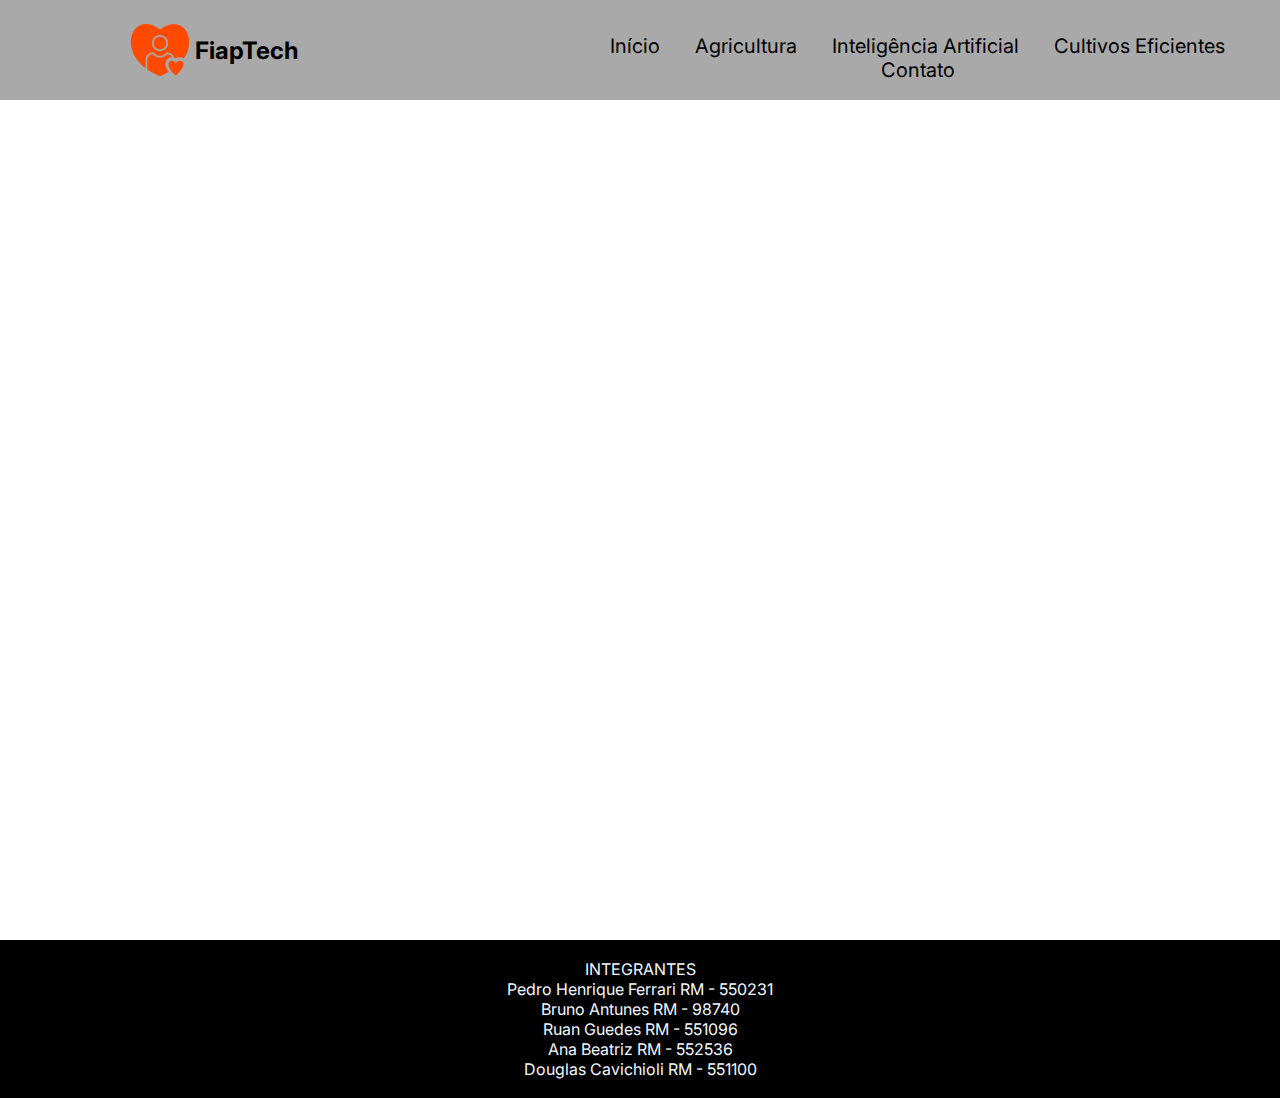
==== agricultura.html @ 0d02096f "Footers posicionados e atualizados," ====
<!DOCTYPE html>
<html lang="pt-br">
<head>
    <meta charset="UTF-8">
    <meta http-equiv="X-UA-Compatible" content="IE=edge">
    <meta name="viewport" content="width=device-width, initial-scale=1.0">
    <link rel="icon" href="./img/icon-logo.png">
    <link rel="stylesheet" href="./css/principal.css">
    <title>Agricultura</title>

</head>
<body>
    <header class="cabecalho">
        <img src="./img/icone.png" alt="Ícone do cabeçalho">
        <h2>FiapTech</h2>
            <nav>
                <a href="./index.html">Início</a>
                <a href="./agricultura.html">Agricultura</a>
                <a href="./inteligencia-artificial.html">Inteligência Artificial</a>
                <a href="./cultivos-eficientes.html">Cultivos Eficientes</a>
                <a href="./contato.html">Contato</a>
            </nav>
    </header> 
    <main>
       
    </main> 
    <footer class="rodape">
        <div class="integrantes"><p>INTEGRANTES</p></div> 
        <div class="nomes">
        <p>Pedro Henrique Ferrari RM - 550231 </p>
        <p>Bruno Antunes RM - 98740</p>
        <p>Ruan Guedes RM - 551096</p>
        <p>Ana Beatriz RM - 552536</p>
        <p>Douglas Cavichioli RM - 551100</p>
        </div>
    </footer>
</body>
</html>
---- css/principal.css ----
@import url('https://fonts.googleapis.com/css2?family=Inter&display=swap');
@import url(./cabecalho.css);
@import url(./rodape.css);

*{
    margin: 0;
    padding: 0;
    box-sizing: border-box;
    font-family: 'Inter', sans-serif;
}

main{
    min-height: calc(100vh - 60px);
}
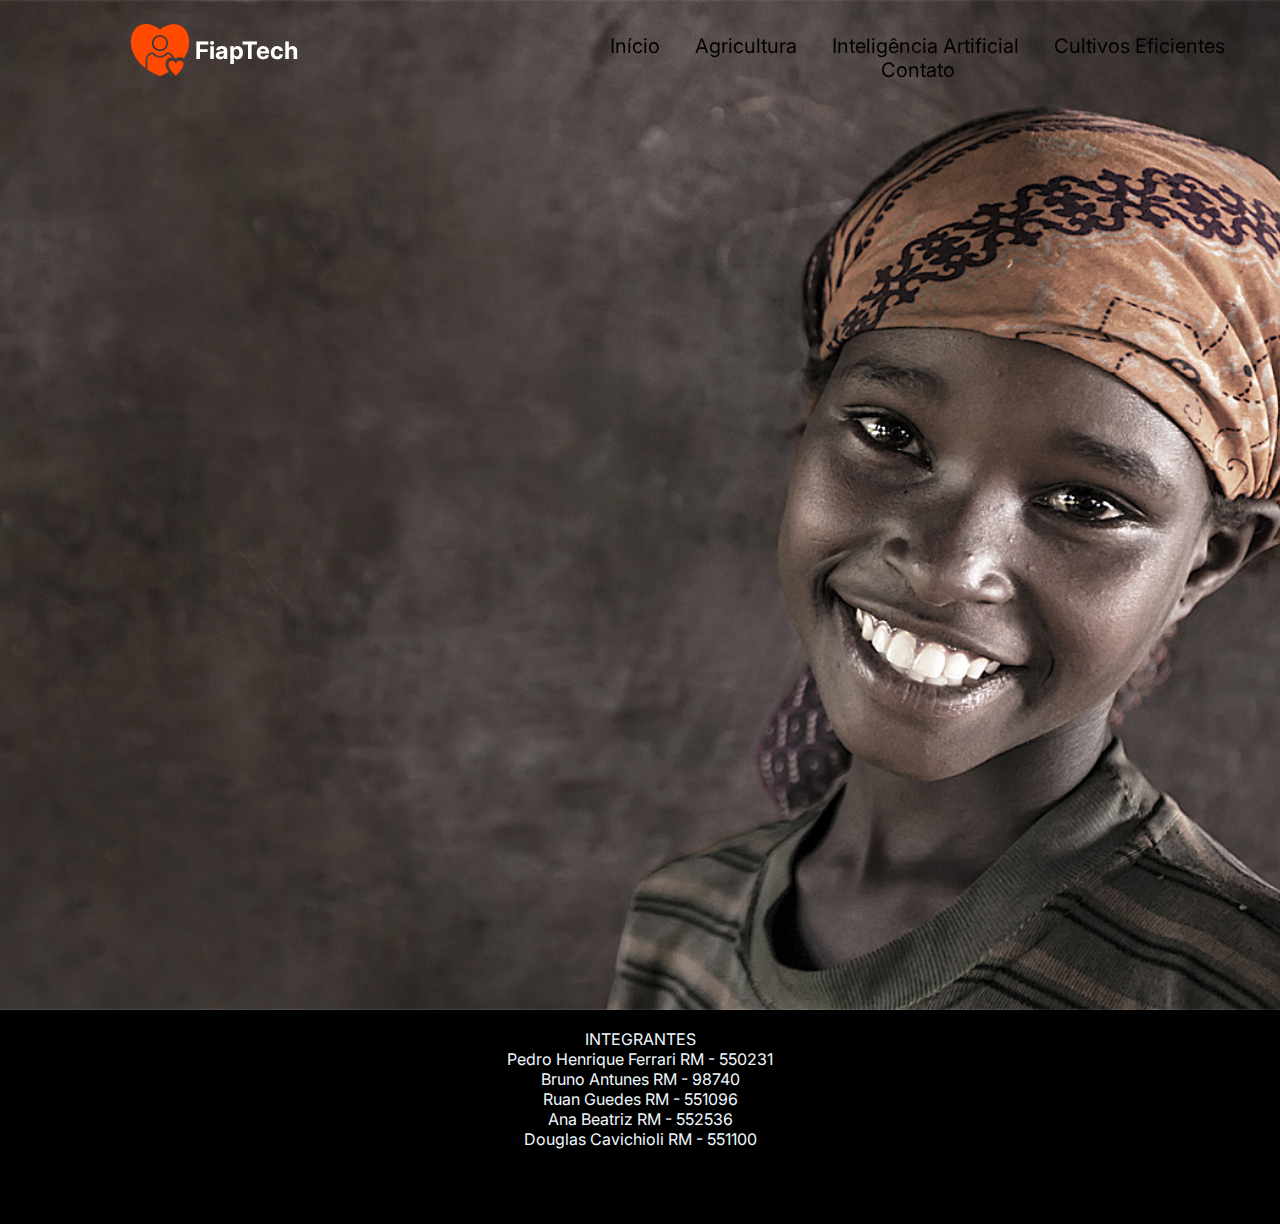
==== commit b5b5385a: "criando o conteudo com a main" ====
--- a/agricultura.html
+++ b/agricultura.html
@@ -22,7 +22,9 @@
             </nav>
     </header> 
     <main>
-       
+        <div class="background">
+            
+        </div>
     </main> 
     <footer class="rodape">
         <div class="integrantes"><p>INTEGRANTES</p></div> 
--- a/css/principal.css
+++ b/css/principal.css
@@ -8,7 +8,76 @@
     box-sizing: border-box;
     font-family: 'Inter', sans-serif;
 }
+body{
+    height: 85vh;
+}
 
-main{
-    min-height: calc(100vh - 60px);
+.background{
+    min-height: calc(120vh - 70px);
+    background-image: url('../img/img-conteudo.jpg');
+    background-size: cover;
+    background-position: center;
+    background-repeat: no-repeat;
 }
+
+.introducao {
+    position: absolute;
+    top: 50%;
+    left: 30.7%;
+    transform: translate(-50%, -50%);
+    color: #ffffff;
+    text-align: left;
+    float: left;
+    display: inline;
+}
+.introducao > h1{
+    font-size: 35px;
+}
+.introducao > p{
+    font-size: 22px;
+    display: flex;
+}
+.introducao > p > span{
+    color: rgb(255, 81, 0);
+    font-weight: bold;
+}
+
+.conteudo{
+    width: 100%;
+    height: 120vh;
+}
+.imagem-cima{
+    justify-content: space-between;
+}
+.imagem-cima > img{
+    width: 125px;
+    margin-top: 5%;
+    margin-left: 28%;
+}
+.descricao{
+    width: 100%;
+    display: flex;
+    padding: 3%;
+}
+.descricao > p{
+    padding: 3%;
+}
+.imagem-baixo > img{
+    width: 120px;
+    margin-top: 3%;
+    margin-left: 45%;
+    justify-content: space-between;
+}
+.imagem-baixo > p{
+    display: flex;
+    margin-top: -30%;
+    padding: 20%;
+
+}
+
+
+
+
+ 
+
+
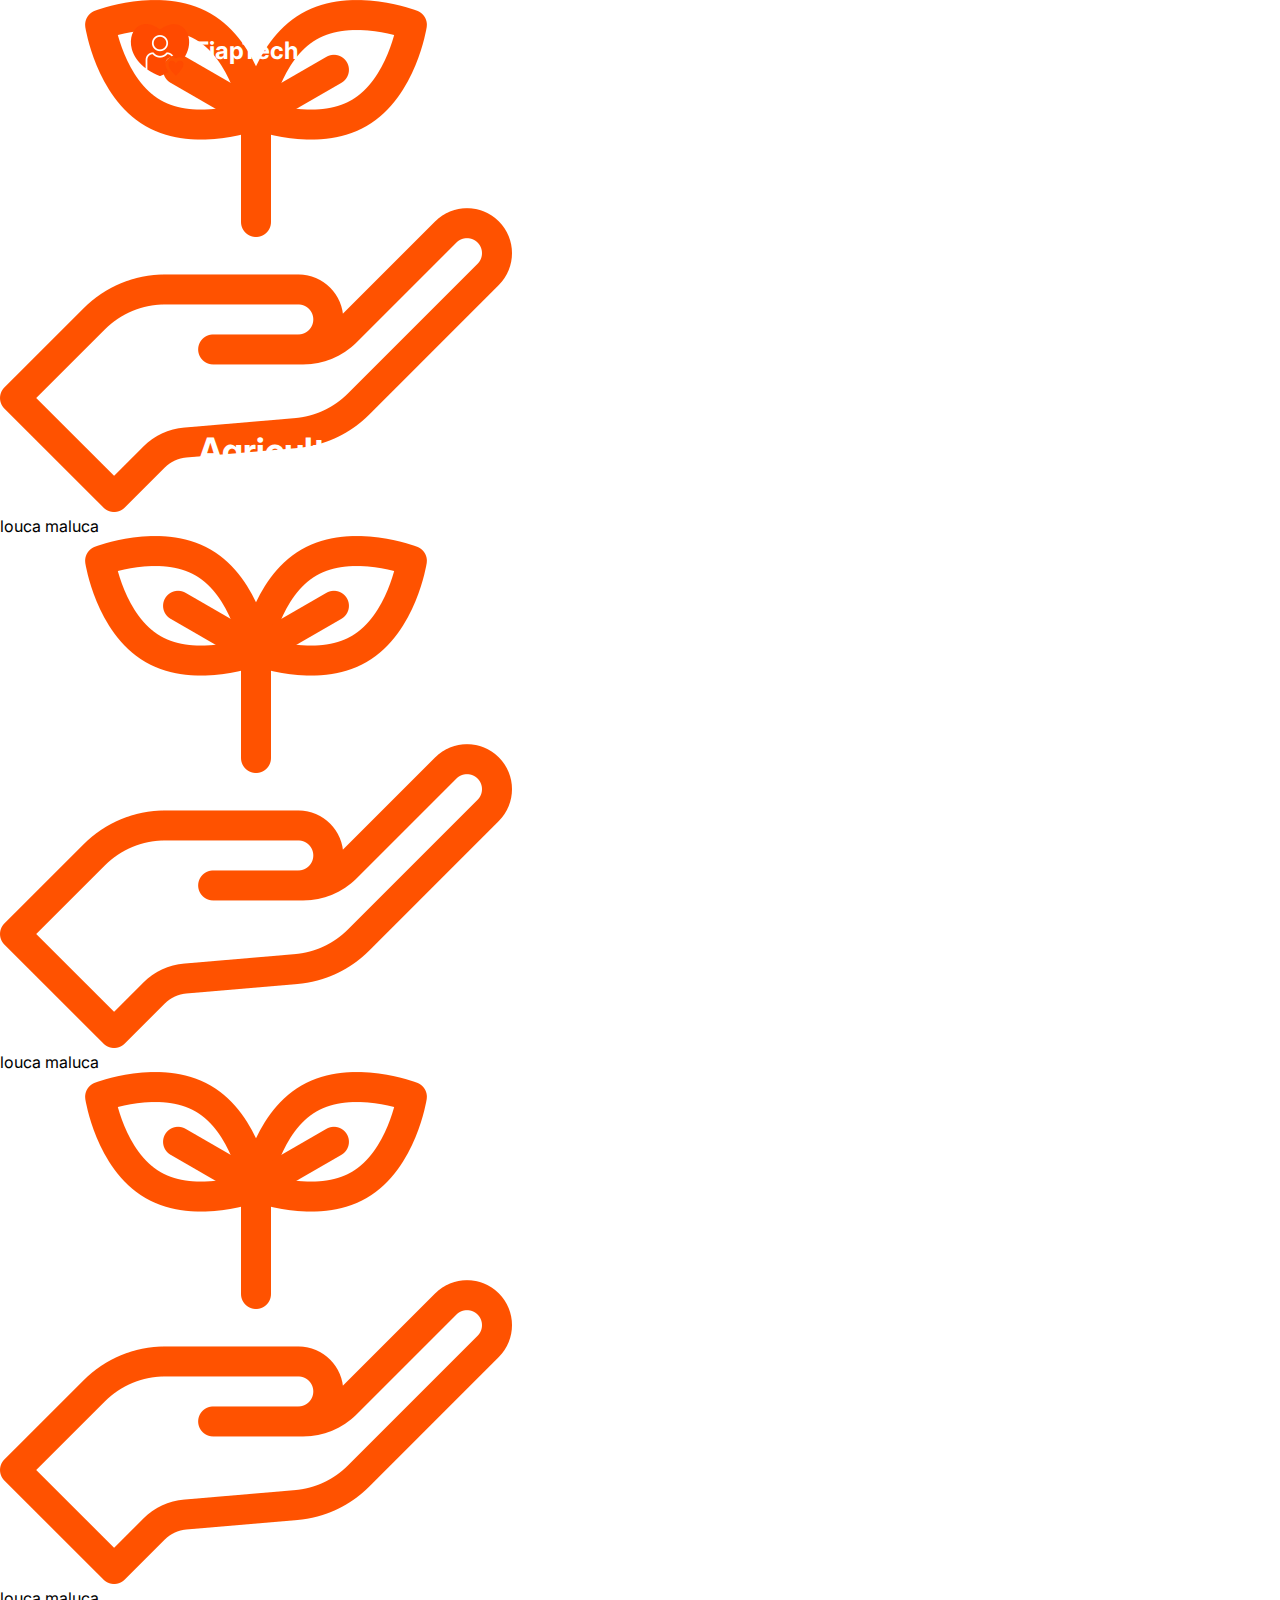
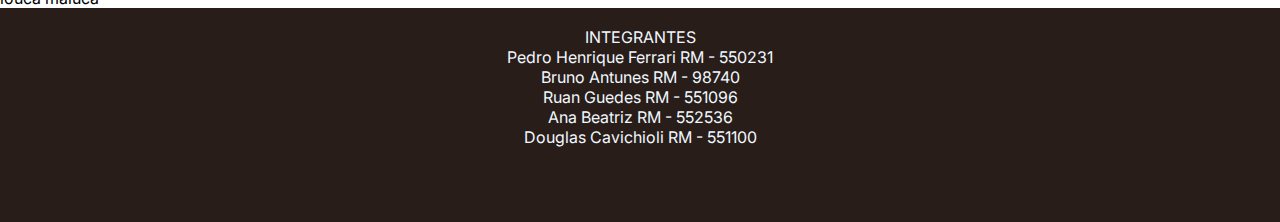
==== commit a65c411c: "Conteudo agricultura iniciado." ====
--- a/agricultura.html
+++ b/agricultura.html
@@ -22,8 +22,22 @@
             </nav>
     </header> 
     <main>
-        <div class="background">
-            
+        <div class="background-agr">
+        </div>
+        <div class="introducao">
+        <h1>Agricultura Sustentável.</h1>
+        </div>
+        <div class="conteudo-1"> 
+            <img src="./img/cultivar.png" alt="">
+            <p>louca maluca</p>
+        </div>
+        <div class="conteudo-2"> 
+            <img src="./img/cultivar.png" alt="">
+            <p>louca maluca</p>
+        </div>
+        <div class="conteudo-3"> 
+            <img src="./img/cultivar.png" alt="">
+            <p>louca maluca</p>
         </div>
     </main> 
     <footer class="rodape">
--- a/css/principal.css
+++ b/css/principal.css
@@ -44,35 +44,54 @@
 
 .conteudo{
     width: 100%;
-    height: 120vh;
+    height: 90vh;
+    text-align: center;
+    background-color: rgb(66, 56, 54);
+    color: #ffffff;
 }
 .imagem-cima{
-    justify-content: space-between;
+    width: 100%;
+    display: flex;
+    justify-content: space-around;
 }
 .imagem-cima > img{
     width: 125px;
     margin-top: 5%;
-    margin-left: 28%;
+}
+.titulo{
+    display: flex;
+    justify-content: space-around;
+    margin-top: 1%;
+}
+.titulo #ia{
+    margin-right: 5.5%;
+}
+.titulo #cultivo{
+    margin-right: 5%;
 }
 .descricao{
     width: 100%;
     display: flex;
-    padding: 3%;
+    padding: 1%;
 }
 .descricao > p{
-    padding: 3%;
+    padding: 1%;
+}
+
+.imagem-baixo{
+    text-align: center;
+    align-items: center;
+    width: 100%;
+    height: 5vh;
 }
 .imagem-baixo > img{
     width: 120px;
     margin-top: 3%;
-    margin-left: 45%;
-    justify-content: space-between;
 }
 .imagem-baixo > p{
     display: flex;
-    margin-top: -30%;
-    padding: 20%;
-
+    margin-left: 5%;
+    padding: 2%;
 }
 
 
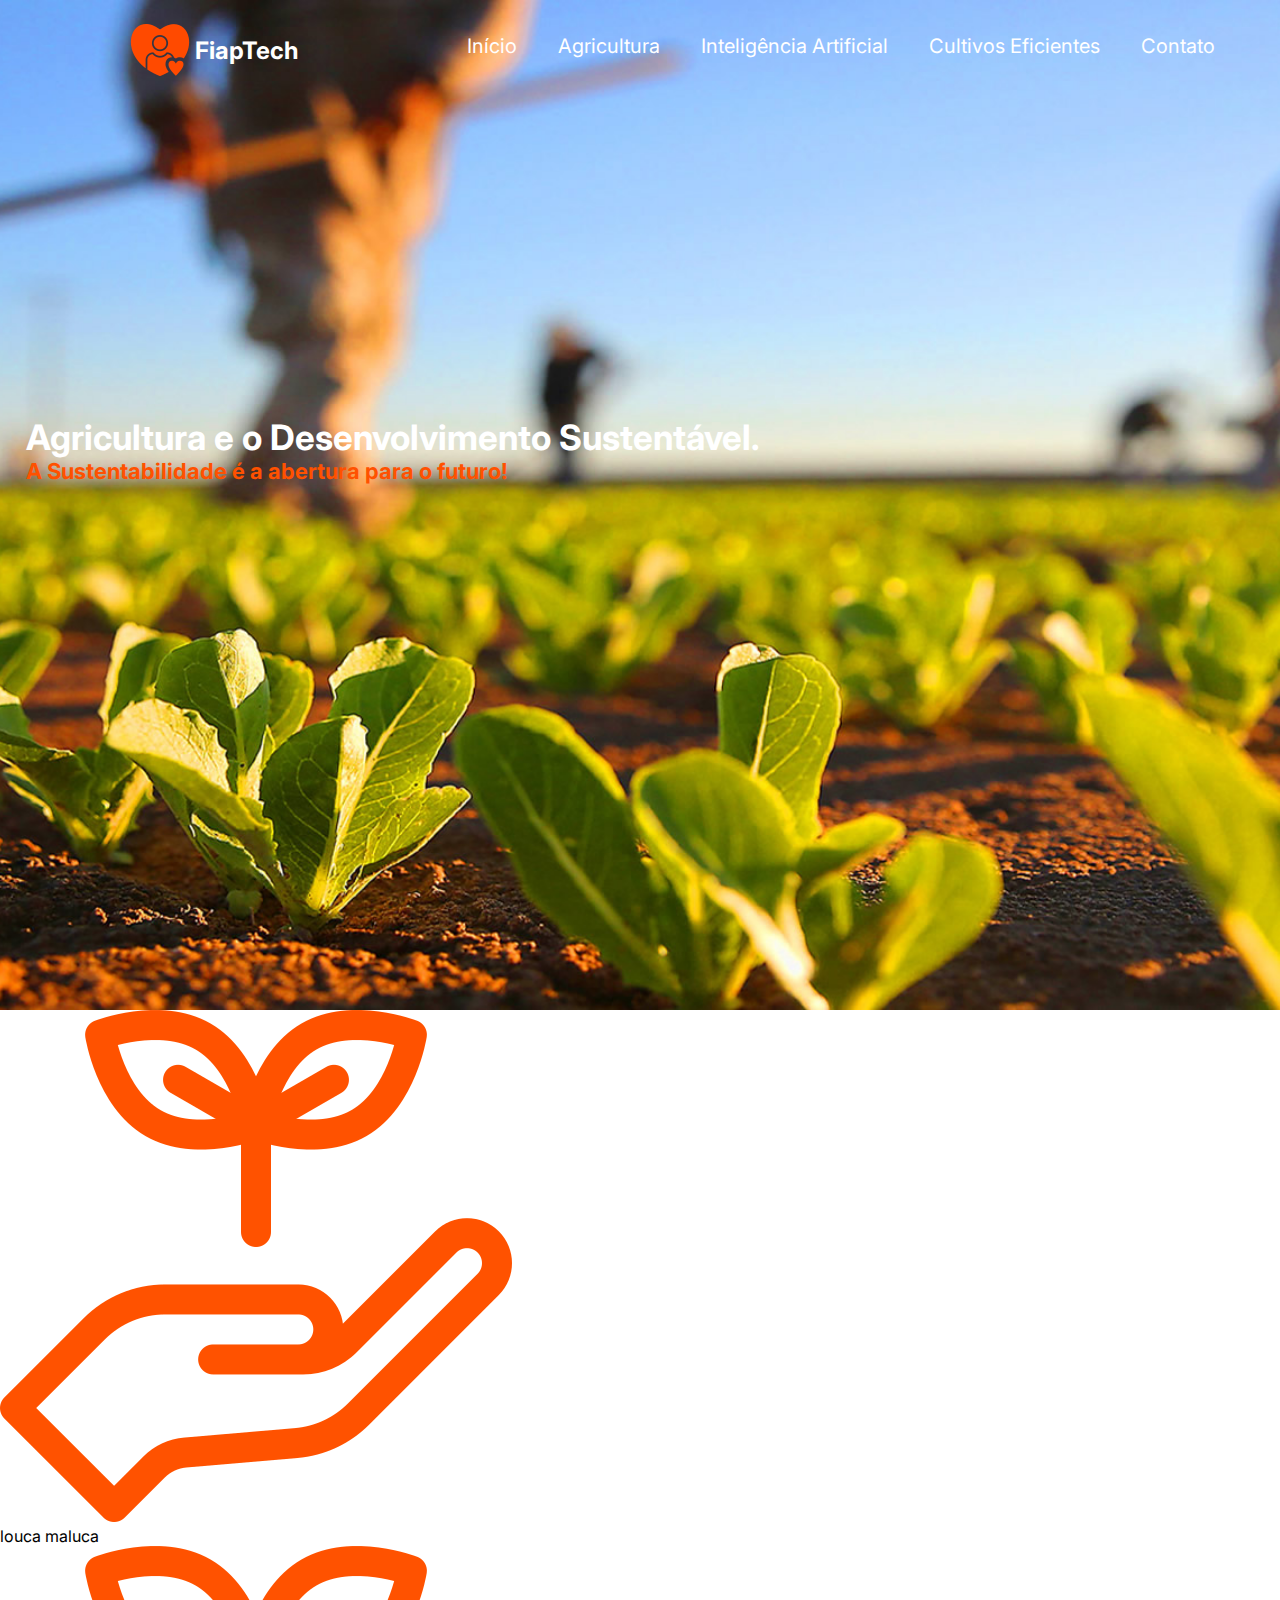
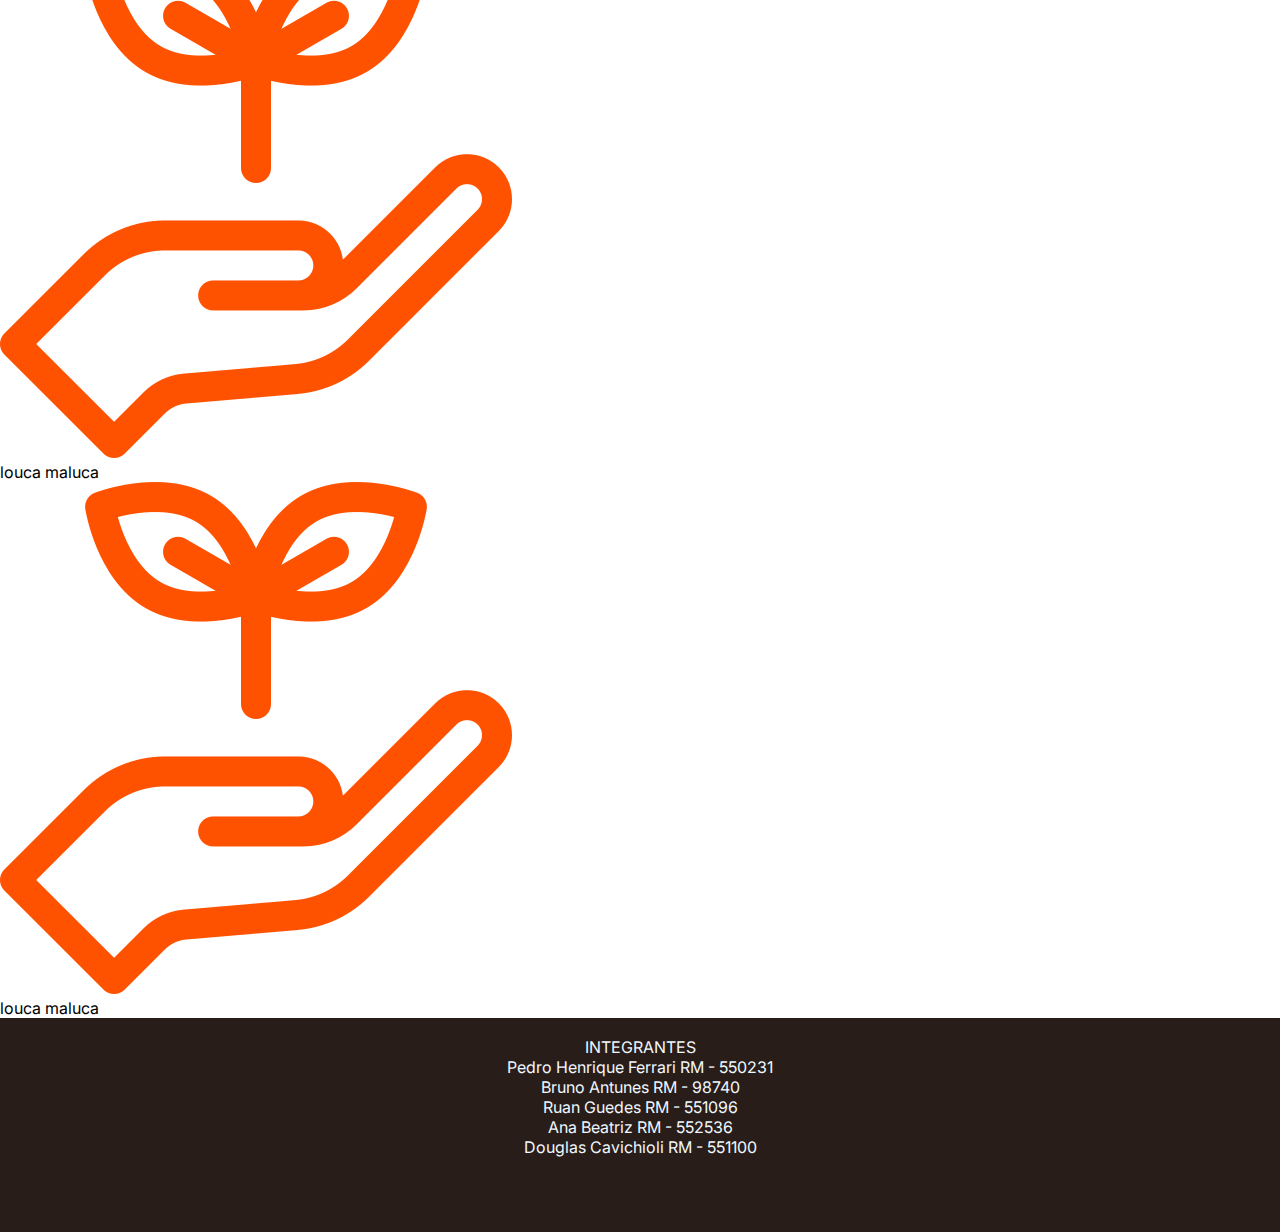
==== commit bbf1895f: "alterando conteudo das paginas" ====
--- a/agricultura.html
+++ b/agricultura.html
@@ -25,7 +25,8 @@
         <div class="background-agr">
         </div>
         <div class="introducao">
-        <h1>Agricultura Sustentável.</h1>
+        <h1>Agricultura e o Desenvolvimento Sustentável.</h1>
+        <p><span> A Sustentabilidade é a abertura para o futuro!</span></p>
         </div>
         <div class="conteudo-1"> 
             <img src="./img/cultivar.png" alt="">
--- a/css/principal.css
+++ b/css/principal.css
@@ -1,6 +1,9 @@
 @import url('https://fonts.googleapis.com/css2?family=Inter&display=swap');
 @import url(./cabecalho.css);
 @import url(./rodape.css);
+@import url(./index.css);
+@import url(./agricultura.css);
+@import url(./inteligencia.css);
 
 *{
     margin: 0;
@@ -12,87 +15,6 @@
     height: 85vh;
 }
 
-.background{
-    min-height: calc(120vh - 70px);
-    background-image: url('../img/img-conteudo.jpg');
-    background-size: cover;
-    background-position: center;
-    background-repeat: no-repeat;
-}
-
-.introducao {
-    position: absolute;
-    top: 50%;
-    left: 30.7%;
-    transform: translate(-50%, -50%);
-    color: #ffffff;
-    text-align: left;
-    float: left;
-    display: inline;
-}
-.introducao > h1{
-    font-size: 35px;
-}
-.introducao > p{
-    font-size: 22px;
-    display: flex;
-}
-.introducao > p > span{
-    color: rgb(255, 81, 0);
-    font-weight: bold;
-}
-
-.conteudo{
-    width: 100%;
-    height: 90vh;
-    text-align: center;
-    background-color: rgb(66, 56, 54);
-    color: #ffffff;
-}
-.imagem-cima{
-    width: 100%;
-    display: flex;
-    justify-content: space-around;
-}
-.imagem-cima > img{
-    width: 125px;
-    margin-top: 5%;
-}
-.titulo{
-    display: flex;
-    justify-content: space-around;
-    margin-top: 1%;
-}
-.titulo #ia{
-    margin-right: 5.5%;
-}
-.titulo #cultivo{
-    margin-right: 5%;
-}
-.descricao{
-    width: 100%;
-    display: flex;
-    padding: 1%;
-}
-.descricao > p{
-    padding: 1%;
-}
-
-.imagem-baixo{
-    text-align: center;
-    align-items: center;
-    width: 100%;
-    height: 5vh;
-}
-.imagem-baixo > img{
-    width: 120px;
-    margin-top: 3%;
-}
-.imagem-baixo > p{
-    display: flex;
-    margin-left: 5%;
-    padding: 2%;
-}
 
 
 
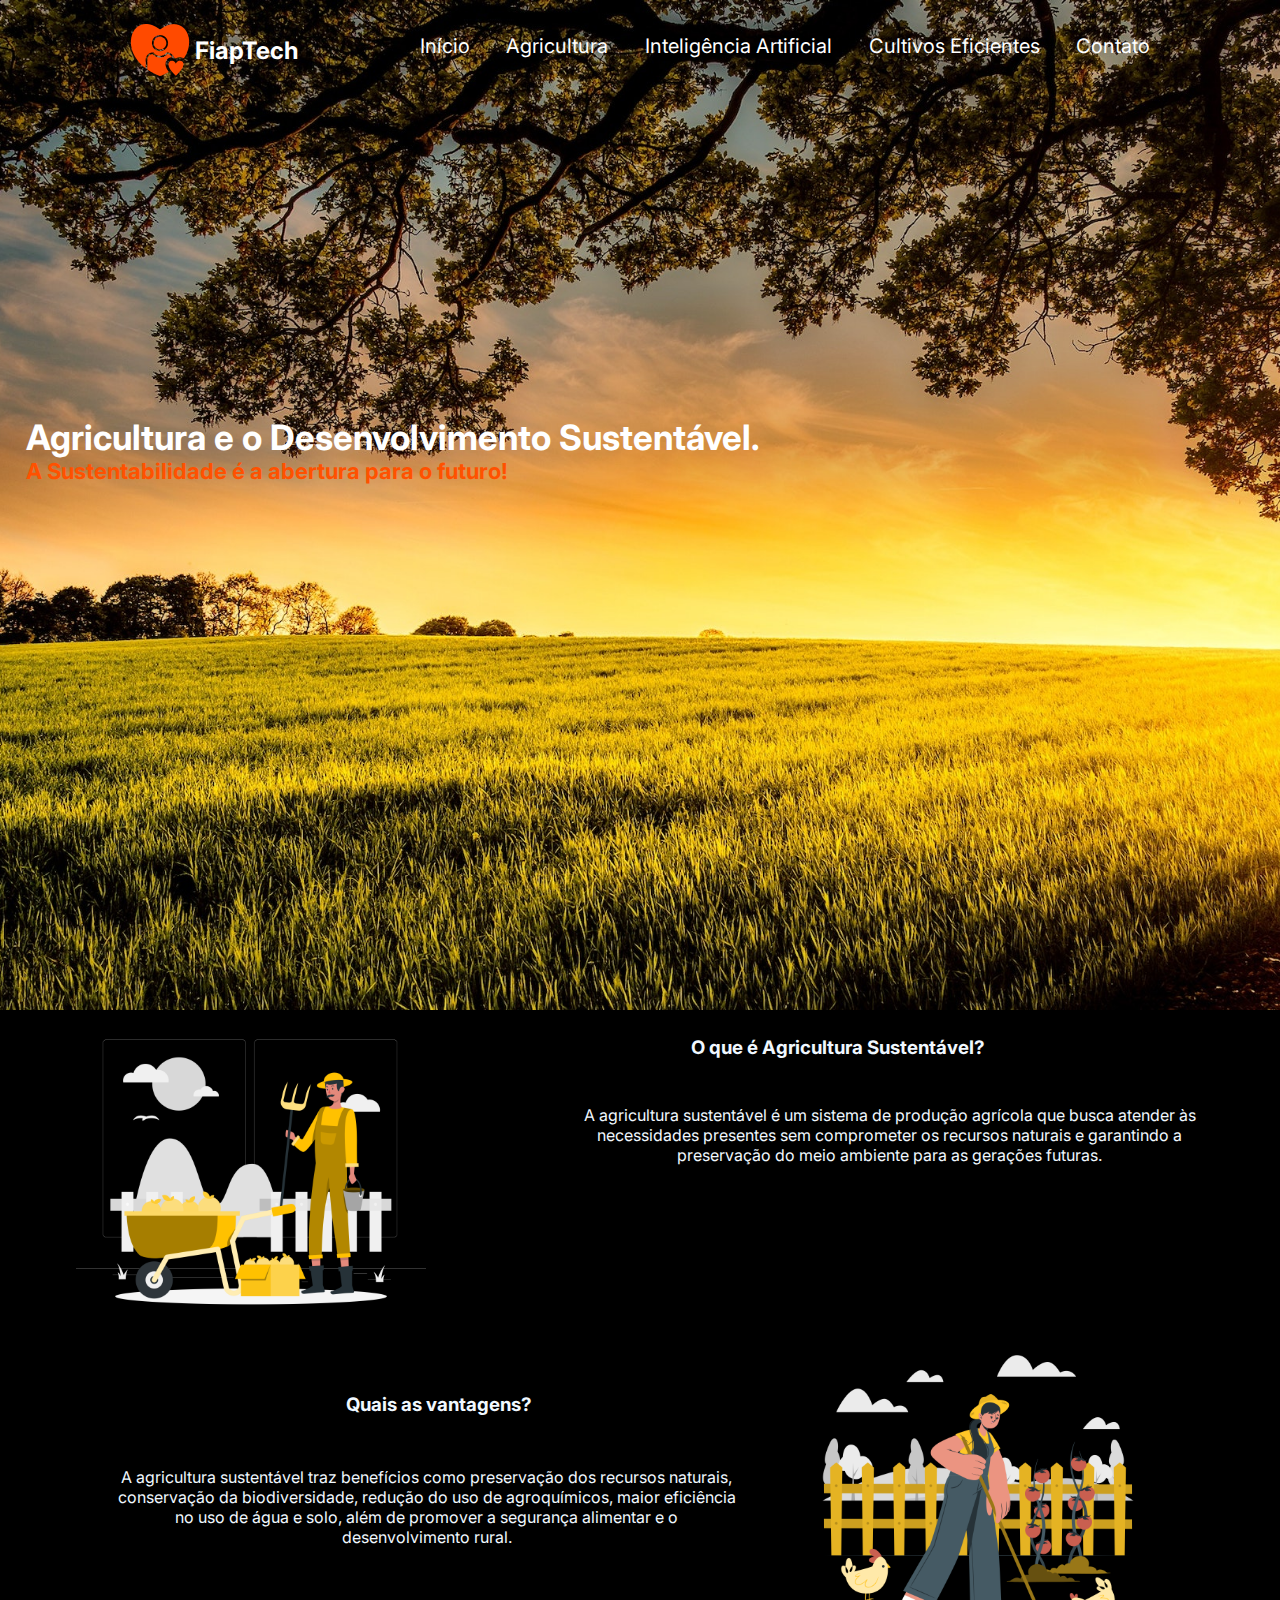
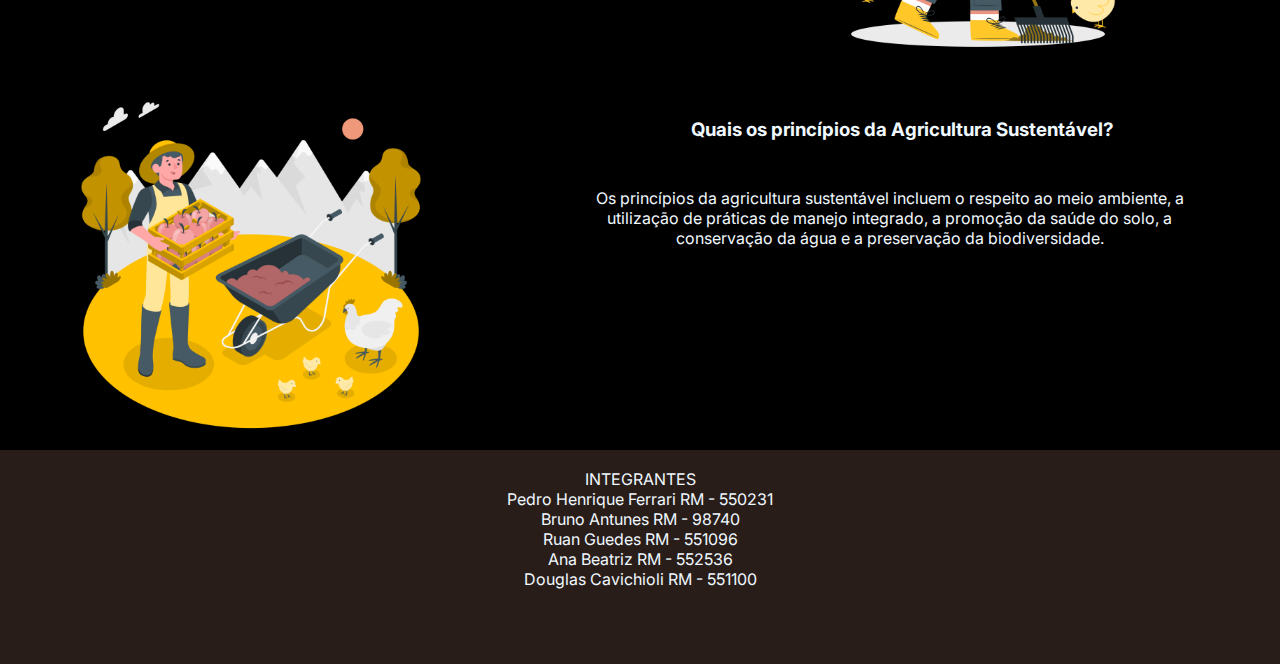
==== commit e8fa56a8: "Criando o conteudo das paginas e add img novas" ====
--- a/agricultura.html
+++ b/agricultura.html
@@ -28,17 +28,35 @@
         <h1>Agricultura e o Desenvolvimento Sustentável.</h1>
         <p><span> A Sustentabilidade é a abertura para o futuro!</span></p>
         </div>
-        <div class="conteudo-1"> 
-            <img src="./img/cultivar.png" alt="">
-            <p>louca maluca</p>
+        <div id="titulo1">
+            <h3>O que é Agricultura Sustentável?</h3>
         </div>
-        <div class="conteudo-2"> 
-            <img src="./img/cultivar.png" alt="">
-            <p>louca maluca</p>
+        <div class="conteudo1"> 
+            <img src="./img/Farmer-rafiki.png" alt="">
+            
+            <p>A agricultura sustentável é um sistema de produção agrícola que busca atender às necessidades presentes sem comprometer os recursos naturais e garantindo a preservação do meio ambiente para as gerações futuras.
+            </p>
+
         </div>
-        <div class="conteudo-3"> 
-            <img src="./img/cultivar.png" alt="">
-            <p>louca maluca</p>
+        <div id="titulo2">
+            <h3>Quais as vantagens?</h3>
+        </div>
+
+        <div class="conteudo2">
+            <p>
+                A agricultura sustentável traz benefícios como preservação dos recursos naturais, conservação da biodiversidade, redução do uso de agroquímicos, maior eficiência no uso de água e solo, além de promover a segurança alimentar e o desenvolvimento rural.
+            </p>
+            <img src="./img/Farmer-cuate.png" alt="">
+        </div>
+        <div id="titulo3">
+            <h3>Quais os princípios da Agricultura Sustentável?</h3>
+        </div>
+        <div class="conteudo3"> 
+            <img src="./img/Farmer-amico.png" alt="">
+            
+            <p>Os princípios da agricultura sustentável incluem o respeito ao meio ambiente, a utilização de práticas de manejo integrado, a promoção da saúde do solo, a conservação da água e a preservação da biodiversidade.
+            </p>
+
         </div>
     </main> 
     <footer class="rodape">
--- a/css/principal.css
+++ b/css/principal.css
@@ -4,6 +4,8 @@
 @import url(./index.css);
 @import url(./agricultura.css);
 @import url(./inteligencia.css);
+@import url(./cultivo.css);
+@import url(./contato.css);
 
 *{
     margin: 0;
@@ -15,6 +17,21 @@
     height: 85vh;
 }
 
+::-webkit-scrollbar {
+    width: 8px; 
+    background-color: #222222; 
+  }
+  ::-webkit-scrollbar-thumb {
+    background-color: #888;
+    border-radius: 4px;
+  }
+  ::-webkit-scrollbar-thumb:hover {
+    background-color: #ece9e9; 
+  }
+  ::-webkit-scrollbar-track {
+    background-color: #332e2e; 
+  }
+
 
 
 
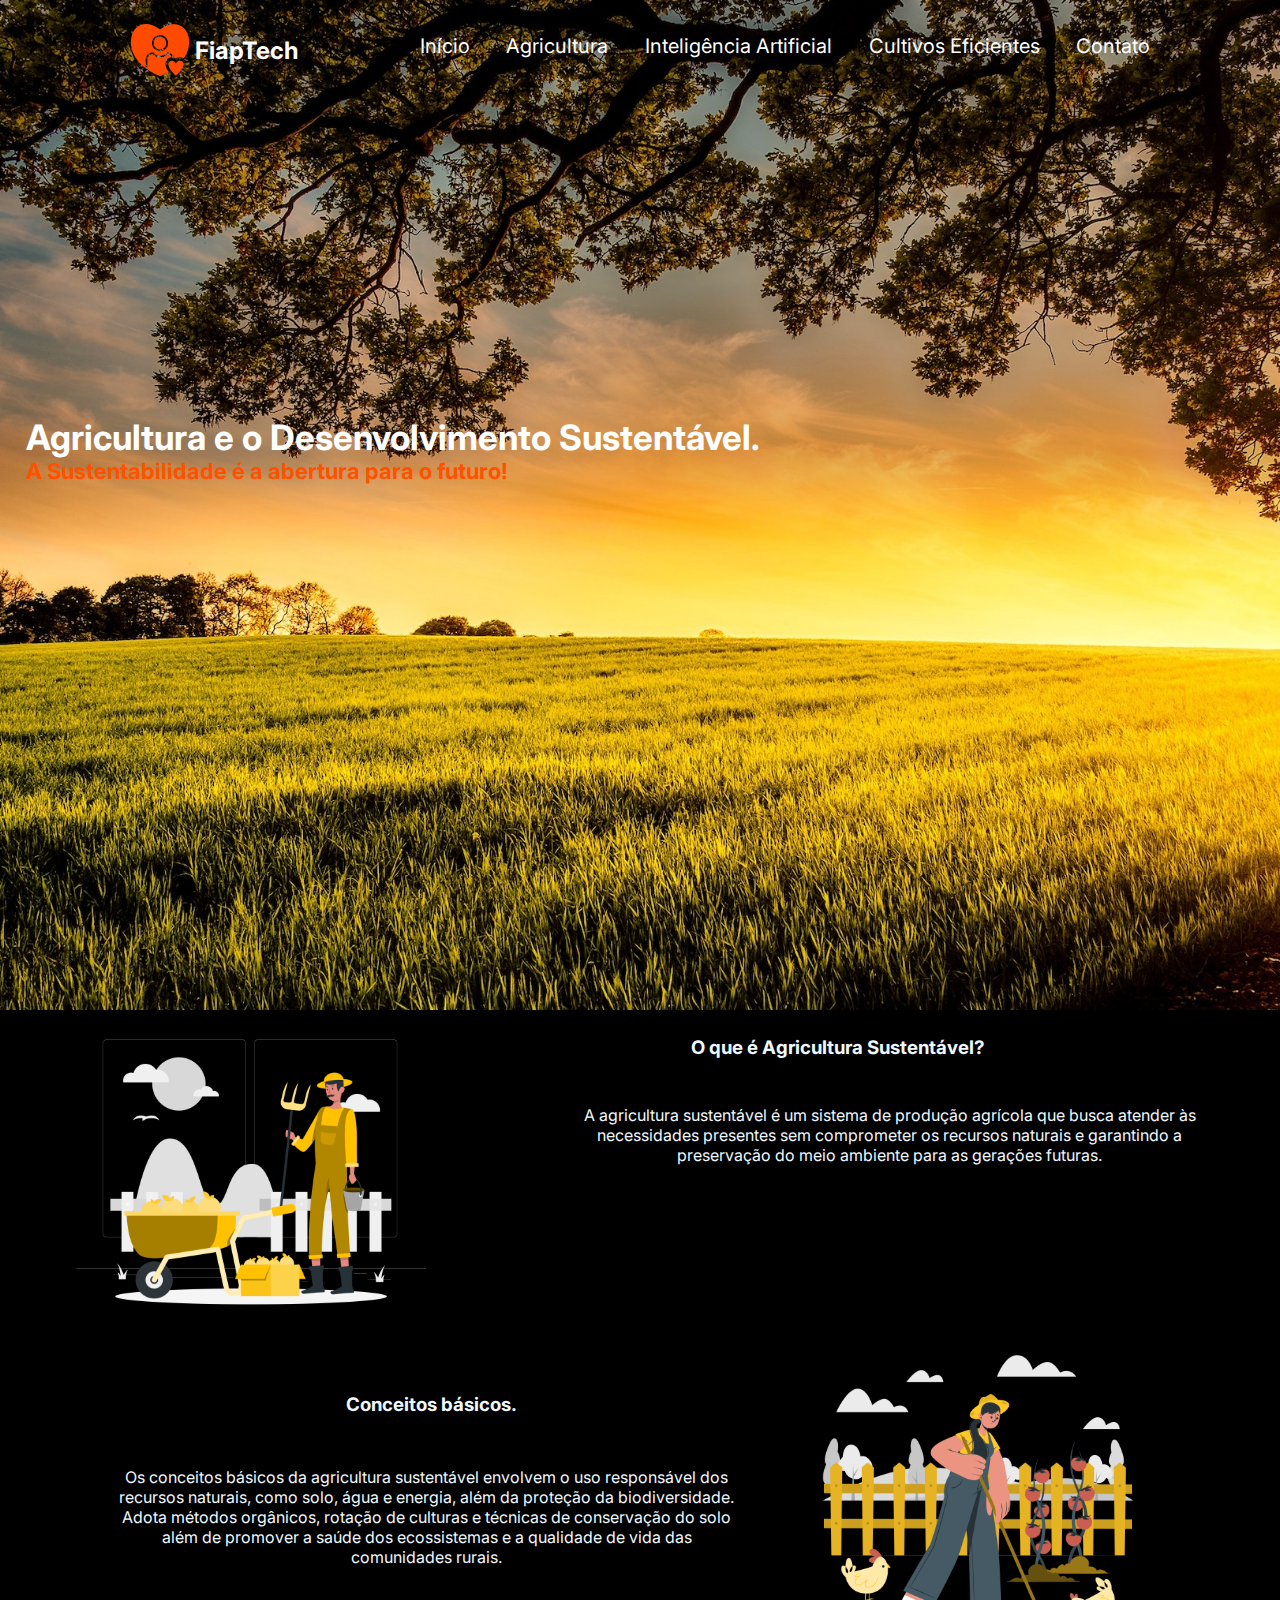
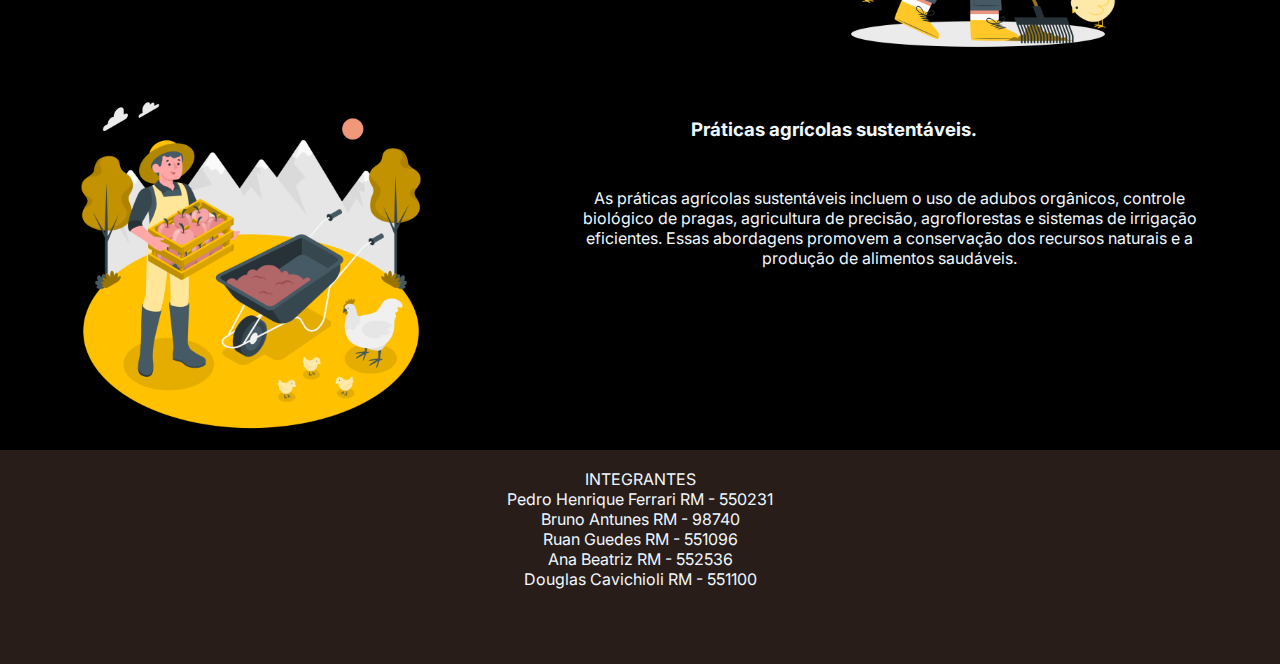
==== commit 7b3b9ef6: "Corrigindo texto/agricultura." ====
--- a/agricultura.html
+++ b/agricultura.html
@@ -39,24 +39,23 @@
 
         </div>
         <div id="titulo2">
-            <h3>Quais as vantagens?</h3>
+            <h3>Conceitos básicos.</h3>
         </div>
 
         <div class="conteudo2">
             <p>
-                A agricultura sustentável traz benefícios como preservação dos recursos naturais, conservação da biodiversidade, redução do uso de agroquímicos, maior eficiência no uso de água e solo, além de promover a segurança alimentar e o desenvolvimento rural.
+                 Os conceitos básicos da agricultura sustentável envolvem o uso responsável dos recursos naturais, como solo, água e energia, além da proteção da biodiversidade. Adota métodos orgânicos, rotação de culturas e técnicas de conservação do solo além de promover a saúde dos ecossistemas e a qualidade de vida das comunidades rurais.
             </p>
             <img src="./img/Farmer-cuate.png" alt="">
         </div>
         <div id="titulo3">
-            <h3>Quais os princípios da Agricultura Sustentável?</h3>
+            <h3>Práticas agrícolas sustentáveis.</h3>
         </div>
         <div class="conteudo3"> 
             <img src="./img/Farmer-amico.png" alt="">
             
-            <p>Os princípios da agricultura sustentável incluem o respeito ao meio ambiente, a utilização de práticas de manejo integrado, a promoção da saúde do solo, a conservação da água e a preservação da biodiversidade.
+            <p> As práticas agrícolas sustentáveis incluem o uso de adubos orgânicos, controle biológico de pragas, agricultura de precisão, agroflorestas e sistemas de irrigação eficientes. Essas abordagens promovem a conservação dos recursos naturais e a produção de alimentos saudáveis.
             </p>
-
         </div>
     </main> 
     <footer class="rodape">
--- a/css/principal.css
+++ b/css/principal.css
@@ -31,7 +31,95 @@
   ::-webkit-scrollbar-track {
     background-color: #332e2e; 
   }
+  .introducao{
+    text-align: right;
+}
 
+.conteudo1{
+    width: 100%;
+    display: flex;
+    padding: 1%;
+    background-color: rgb(0, 0, 0);
+    color: aliceblue;
+}
+.conteudo1 > img{
+    width: 350px;
+    margin-left: 5%;
+    margin-top: -5%;
+}
+.conteudo1 > p{
+    width: 50%;
+    margin-left: 12%;
+    text-align: center;
+    margin-top: 3%;
+}
+#titulo1{
+    width: 100%;
+    height: 5vh;
+    background-color: rgb(0, 0, 0);
+    color: aliceblue;
+}
+#titulo1 > h3{
+    margin-left: 52%;
+    padding: 2%;
+}
+
+.conteudo2{
+    width: 100%;
+    display: flex;
+    padding: 1%;
+    background-color: rgb(0, 0, 0);
+    color: aliceblue;
+}
+.conteudo2 > img{
+    width: 350px;
+    margin-top: -10%;
+    margin-left: 5%;
+}
+.conteudo2 > p{
+    width: 50%;
+    margin-left: 50%;
+    margin-left: 8%;
+    text-align: center;
+    margin-top: 1%;
+}
+#titulo2{
+    width: 100%;
+    background-color: rgb(0, 0, 0);
+    color: aliceblue;
+}
+#titulo2 > h3{
+    margin-left: 25%;
+    padding: 2%;
+}
+.conteudo3{
+    width: 100%;
+    display: flex;
+    padding: 1%;
+    background-color: rgb(0, 0, 0);
+    color: aliceblue;
+}
+.conteudo3 > img{
+    width: 350px;
+    margin-left: 5%;
+    margin-top: -5%;
+}
+.conteudo3 > p{
+    width: 50%;
+    margin-left: 12%;
+    text-align: center;
+    margin-top: 3%;
+}
+#titulo3{
+    width: 100%;
+    height: 5vh;
+    background-color: rgb(0, 0, 0);
+    color: aliceblue;
+}
+#titulo3 > h3{
+    margin-left: 52%;
+    padding: 2%;
+}
 
 
 
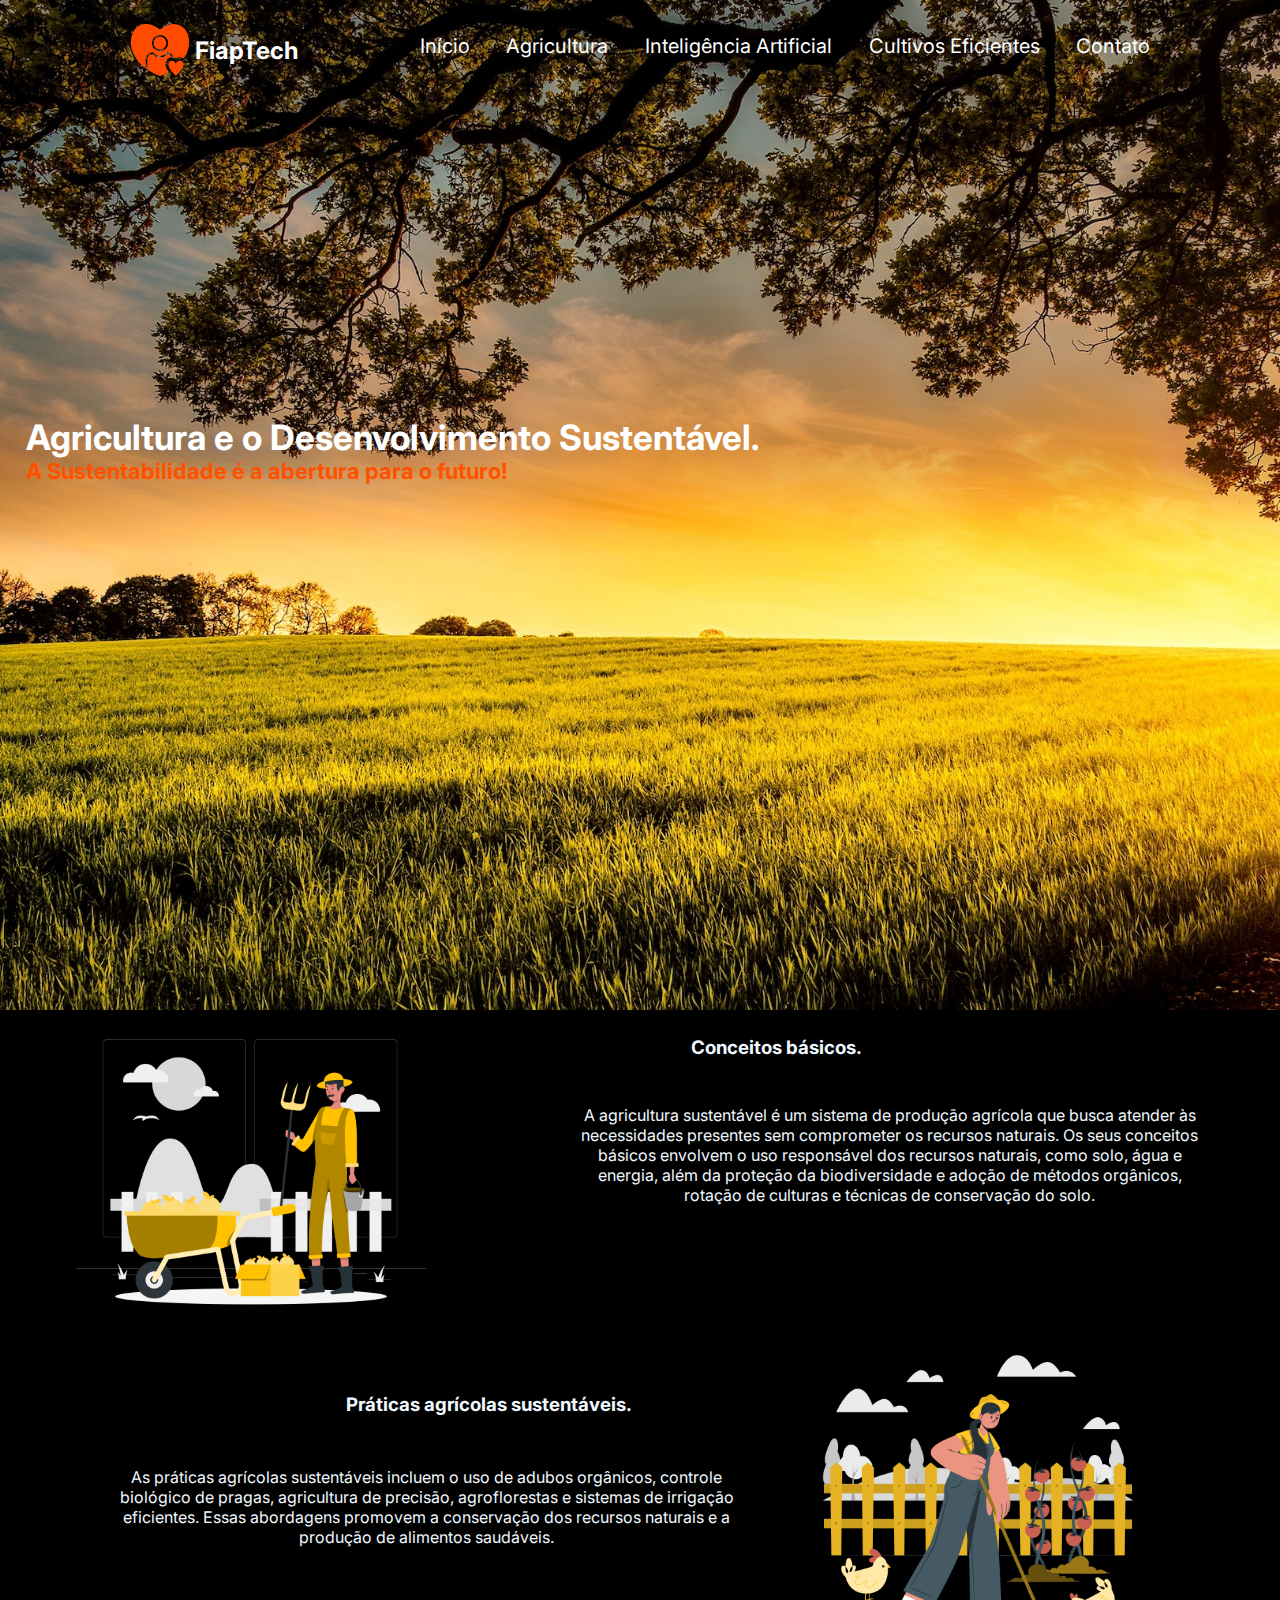
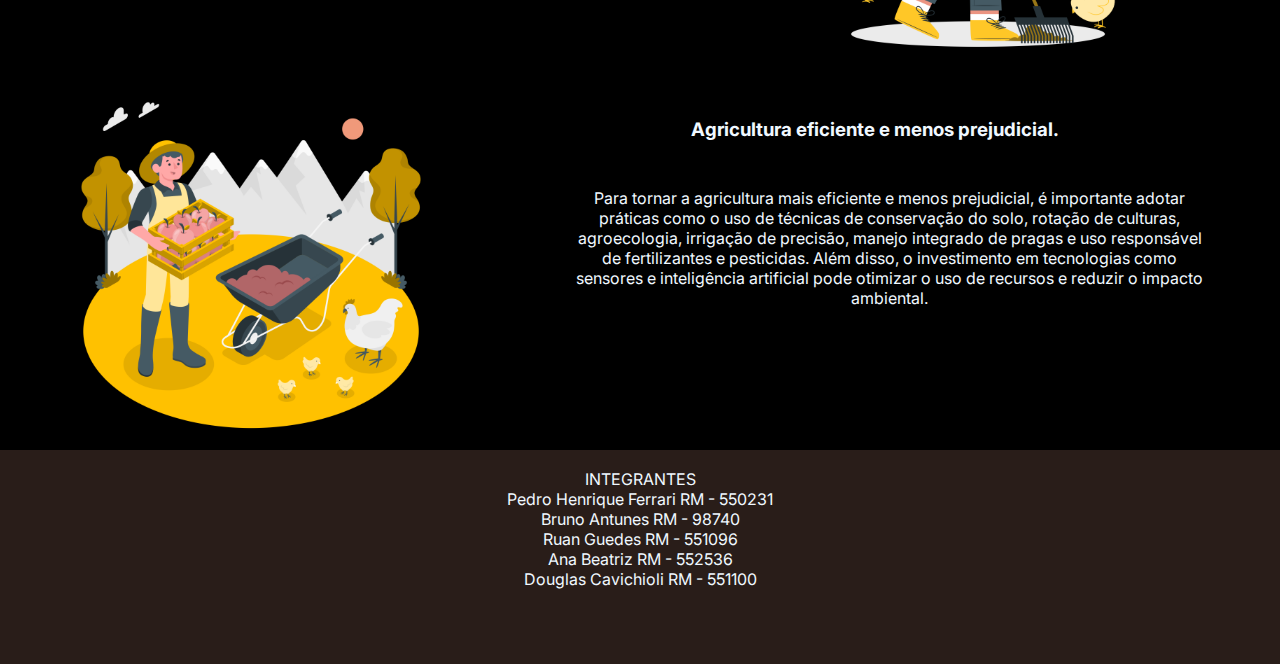
==== commit 43712942: "Mudando textos." ====
--- a/agricultura.html
+++ b/agricultura.html
@@ -29,32 +29,34 @@
         <p><span> A Sustentabilidade é a abertura para o futuro!</span></p>
         </div>
         <div id="titulo1">
-            <h3>O que é Agricultura Sustentável?</h3>
+            <h3>Conceitos básicos.</h3>
         </div>
         <div class="conteudo1"> 
             <img src="./img/Farmer-rafiki.png" alt="">
-            
-            <p>A agricultura sustentável é um sistema de produção agrícola que busca atender às necessidades presentes sem comprometer os recursos naturais e garantindo a preservação do meio ambiente para as gerações futuras.
+            <p>
+                A agricultura sustentável é um sistema de produção agrícola que busca atender às necessidades presentes sem comprometer os recursos naturais. Os seus conceitos básicos envolvem o uso responsável dos recursos naturais, como solo, água e energia, além da proteção da biodiversidade e adoção de métodos orgânicos, rotação de culturas e técnicas de conservação do solo.
             </p>
+        </div>
 
-        </div>
         <div id="titulo2">
-            <h3>Conceitos básicos.</h3>
+            <h3>Práticas agrícolas sustentáveis.</h3>
         </div>
 
         <div class="conteudo2">
             <p>
-                 Os conceitos básicos da agricultura sustentável envolvem o uso responsável dos recursos naturais, como solo, água e energia, além da proteção da biodiversidade. Adota métodos orgânicos, rotação de culturas e técnicas de conservação do solo além de promover a saúde dos ecossistemas e a qualidade de vida das comunidades rurais.
+                As práticas agrícolas sustentáveis incluem o uso de adubos orgânicos, controle biológico de pragas, agricultura de precisão, agroflorestas e sistemas de irrigação eficientes. Essas abordagens promovem a conservação dos recursos naturais e a produção de alimentos saudáveis.
             </p>
             <img src="./img/Farmer-cuate.png" alt="">
         </div>
+
         <div id="titulo3">
-            <h3>Práticas agrícolas sustentáveis.</h3>
+            <h3>Agricultura eficiente e menos prejudicial.</h3>
         </div>
+
         <div class="conteudo3"> 
             <img src="./img/Farmer-amico.png" alt="">
-            
-            <p> As práticas agrícolas sustentáveis incluem o uso de adubos orgânicos, controle biológico de pragas, agricultura de precisão, agroflorestas e sistemas de irrigação eficientes. Essas abordagens promovem a conservação dos recursos naturais e a produção de alimentos saudáveis.
+            <p> 
+                Para tornar a agricultura mais eficiente e menos prejudicial, é importante adotar práticas como o uso de técnicas de conservação do solo, rotação de culturas, agroecologia, irrigação de precisão, manejo integrado de pragas e uso responsável de fertilizantes e pesticidas. Além disso, o investimento em tecnologias como sensores e inteligência artificial pode otimizar o uso de recursos e reduzir o impacto ambiental.
             </p>
         </div>
     </main> 
